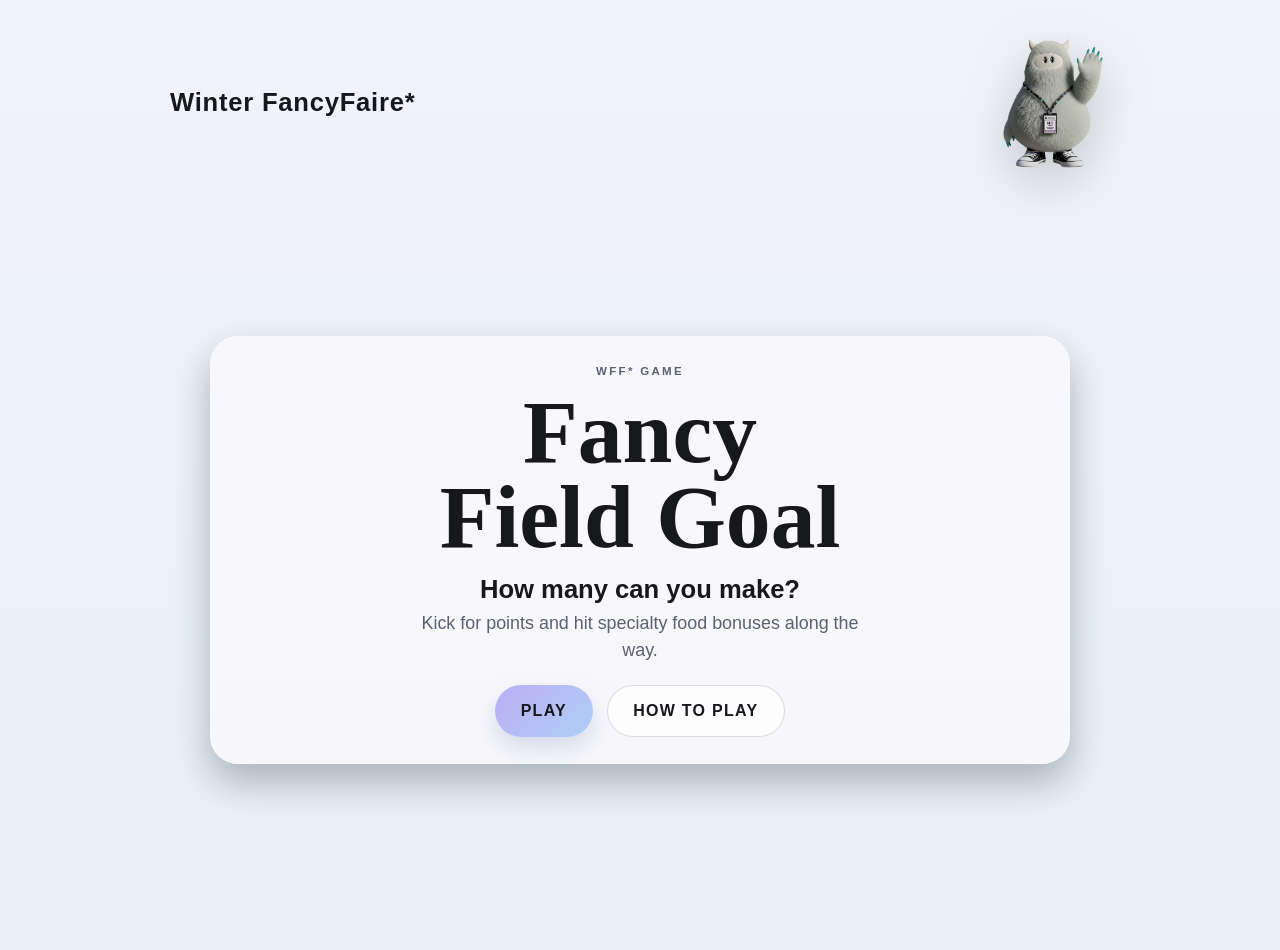
==== index.html @ 334e63bb "Make field goal kicks playable and enable Pages Co-authored-by: Copilot App <223556219+Copilot@users" ====
<!DOCTYPE html>
<html lang="en">
  <head>
    <meta charset="UTF-8" />
    <meta name="viewport" content="width=device-width, initial-scale=1.0" />
    <meta
      name="description"
      content="Fancy Field Goal is a lightweight Winter FancyFaire* field-goal game prototype."
    />
    <title>Fancy Field Goal | Winter FancyFaire*</title>
    <link rel="stylesheet" href="./css/styles.css" />
  </head>
  <body>
    <div class="page-shell">
      <header class="site-header" aria-label="Winter FancyFaire* brand header">
        <div class="brand-block">
          <p class="brand-kicker">Winter FancyFaire*</p>
        </div>
        <div class="brand-visual" aria-hidden="true">
          <img
            src="./assets/reti.png"
            alt="Reti supporting Winter FancyFaire* brand visual"
            onerror="this.style.display='none'"
          />
        </div>
      </header>

      <main class="app-shell">
        <section id="start-screen" class="panel intro-panel" aria-labelledby="intro-title">
          <p class="eyebrow">WFF* GAME</p>
          <h1 id="intro-title">Fancy<br />Field Goal</h1>
          <p class="subhead">How many can you make?</p>
          <p class="description">Kick for points and hit specialty food bonuses along the way.</p>
          <div class="cta-group">
            <button id="play-btn" class="primary-btn" type="button">PLAY</button>
            <button id="how-to-play-btn" class="secondary-btn" type="button">HOW TO PLAY</button>
          </div>
        </section>

        <section id="game-screen" class="panel game-panel" aria-live="polite" hidden>
          <div class="score-row">
            <div class="score-card">
              <span class="label">SCORE</span>
              <strong id="score-value">0</strong>
            </div>
            <div class="score-card">
              <span class="label">KICKS LEFT</span>
              <strong id="kicks-left-value">3</strong>
            </div>
            <div class="score-card">
              <span class="label">WIND</span>
              <strong id="wind-value">0</strong>
            </div>
          </div>

          <div id="field-container" class="field-container" role="group" aria-label="Football field play area. Swipe upward from the football to kick.">
            <div class="field-sky"></div>
            <div class="mountain mountain-back" aria-hidden="true"></div>
            <div class="mountain mountain-front" aria-hidden="true"></div>
            <div class="field-line field-line-top" aria-hidden="true"></div>
            <div class="goal-posts" aria-hidden="true">
              <span class="left-post"></span>
              <span class="right-post"></span>
              <span class="crossbar"></span>
              <span class="goal-arch"></span>
            </div>
            <div id="wind-indicator" class="wind-indicator" aria-hidden="true">
              <span class="wind-arrow"></span>
            </div>
            <div id="bonus-item" class="bonus-item hidden" aria-live="polite">🥨</div>
            <div id="football" class="football" role="button" tabindex="0" aria-label="Football. Swipe upward to kick or press Space, Enter, or the up arrow.">
              <span class="laces"></span>
            </div>
            <div id="kick-instructions" class="kick-instructions">SWIPE UP TO KICK</div>
            <div id="result-banner" class="result-banner hidden" aria-live="assertive"></div>
          </div>

          <div class="play-actions">
            <button id="next-kick-btn" class="primary-btn" type="button" hidden>NEXT KICK</button>
          </div>
        </section>

        <section id="game-over-screen" class="panel end-panel" aria-labelledby="end-title" hidden>
          <p class="eyebrow">GAME OVER</p>
          <h2 id="end-title">YOUR SCORE</h2>
          <p class="final-score" id="final-score">0</p>
          <p id="personal-best-tag" class="personal-best hidden">NEW PERSONAL BEST!</p>
          <div class="summary-grid">
            <div class="summary-card">
              <span class="label">TOTAL KICKS</span>
              <strong id="total-kicks-value">0</strong>
            </div>
            <div class="summary-card">
              <span class="label">LONGEST</span>
              <strong id="longest-value">0 YARDS</strong>
            </div>
            <div class="summary-card">
              <span class="label">FOOD BONUSES</span>
              <strong id="food-bonuses-value">0</strong>
            </div>
          </div>
          <div class="cta-group end-cta">
            <button id="play-again-btn" class="primary-btn" type="button">PLAY AGAIN</button>
            <a
              id="watch-party-btn"
              class="secondary-btn watch-party-link"
              href="https://events.specialtyfood.com/event/winter-fancyfaire-2027/planning/UGxhbm5pbmdfNDY2MTkxMw=="
              target="_blank"
              rel="noopener noreferrer"
            >
              WATCH PARTY INFO
            </a>
          </div>
        </section>
      </main>
    </div>

    <div id="how-to-play-modal" class="modal hidden" role="dialog" aria-modal="true" aria-labelledby="how-to-play-title">
      <div class="modal-panel">
        <h2 id="how-to-play-title">HOW TO PLAY</h2>
        <p class="modal-copy">
          Swipe up to kick. Send the football through the uprights to score 3 points. Watch the wind and aim carefully.
          Hit specialty food bonuses for extra Fancy Points. That's it. Have fun.
        </p>
        <button id="close-how-to-play" class="primary-btn" type="button">LET'S PLAY</button>
      </div>
    </div>

    <script src="./js/game.js"></script>
  </body>
</html>
---- css/styles.css ----
:root {
  --lavender: #d9d4f2;
  --lavender-strong: #bcaef3;
  --sky: #aecff6;
  --sky-strong: #90c8ef;
  --black-sesame: #17181c;
  --stone: #f3efe9;
  --ice-grey: #dfe4ea;
  --snow: #ffffff;
  --slate: #5b6170;
  --field-green: #dfeadf;
  --field-line: rgba(23, 24, 28, 0.22);
  --bonus-pink: #f6d7e5;
  --shadow: rgba(18, 21, 25, 0.15);
  --goal-shadow: rgba(69, 75, 92, 0.25);
}

* {
  box-sizing: border-box;
}

html {
  scroll-behavior: smooth;
}

body {
  margin: 0;
  min-height: 100vh;
  background: linear-gradient(180deg, #f1f3f8 0%, #e5f0f7 100%);
  color: var(--black-sesame);
  font-family: 'Segoe UI', Arial, sans-serif;
}

button,
a {
  font: inherit;
}

img {
  max-width: 100%;
  display: block;
}

.page-shell {
  width: min(100%, 980px);
  margin: 0 auto;
  padding: 18px 16px 40px;
}

.site-header {
  display: flex;
  justify-content: space-between;
  align-items: center;
  gap: 16px;
  padding: 10px 4px 12px;
}

.brand-block {
  display: flex;
  align-items: center;
}

.brand-kicker {
  margin: 0;
  font-size: clamp(1.15rem, 2vw, 1.8rem);
  letter-spacing: 0.03em;
  text-transform: none;
  color: var(--black-sesame);
  font-weight: 700;
}

.brand-visual {
  width: clamp(110px, 22vw, 180px);
  min-width: 90px;
  display: flex;
  justify-content: flex-end;
}

.brand-visual img {
  max-height: 150px;
  object-fit: contain;
  filter: drop-shadow(0 15px 25px rgba(0, 0, 0, 0.18));
}

.app-shell {
  position: relative;
  min-height: 720px;
  display: flex;
  align-items: center;
  justify-content: center;
}

.panel {
  width: min(100%, 860px);
  background: rgba(248, 247, 251, 0.96);
  border: 1px solid rgba(255, 255, 255, 0.18);
  border-radius: 28px;
  box-shadow: 0 18px 36px rgba(14, 19, 29, 0.28);
  overflow: hidden;
}

.intro-panel,
.end-panel {
  padding: 28px 20px 26px;
  text-align: center;
}

.eyebrow {
  margin: 0 0 12px;
  color: var(--slate);
  font-size: 0.72rem;
  font-weight: 700;
  letter-spacing: 0.2em;
  text-transform: uppercase;
}

h1,
h2 {
  margin: 0;
  color: var(--black-sesame);
  font-family: Georgia, 'Times New Roman', serif;
  line-height: 0.95;
}

h1 {
  font-size: clamp(2.9rem, 7vw, 6rem);
}

.subhead {
  margin: 16px 0 6px;
  font-size: clamp(1.15rem, 2vw, 1.7rem);
  font-weight: 600;
  color: var(--black-sesame);
}

.description {
  max-width: 440px;
  margin: 0 auto 18px;
  font-size: clamp(1rem, 1.4vw, 1.2rem);
  color: var(--slate);
  line-height: 1.5;
}

.cta-group {
  display: flex;
  flex-wrap: wrap;
  align-items: center;
  justify-content: center;
  gap: 14px;
  margin-top: 22px;
}

.primary-btn,
.secondary-btn,
.watch-party-link {
  appearance: none;
  border: none;
  border-radius: 999px;
  padding: 0.95rem 1.6rem;
  font-weight: 700;
  text-decoration: none;
  letter-spacing: 0.08em;
  cursor: pointer;
  transition: transform 160ms ease, box-shadow 160ms ease, opacity 160ms ease;
  display: inline-flex;
  align-items: center;
  justify-content: center;
  min-height: 52px;
  touch-action: manipulation;
}

.primary-btn {
  background: linear-gradient(135deg, var(--lavender-strong), var(--sky));
  color: var(--black-sesame);
  box-shadow: 0 12px 22px rgba(125, 144, 193, 0.25);
}

.secondary-btn,
.watch-party-link {
  background: rgba(255, 255, 255, 0.68);
  color: var(--black-sesame);
  border: 1px solid rgba(23, 24, 28, 0.14);
}

.primary-btn:hover,
.secondary-btn:hover,
.watch-party-link:hover,
.primary-btn:focus-visible,
.secondary-btn:focus-visible,
.watch-party-link:focus-visible {
  transform: translateY(-1px);
}

button:focus-visible,
a:focus-visible {
  outline: 3px solid rgba(120, 168, 255, 0.9);
  outline-offset: 2px;
}

.game-panel {
  padding: 18px 16px 16px;
  background: rgba(248, 247, 251, 0.96);
}

.score-row {
  display: grid;
  grid-template-columns: repeat(3, minmax(0, 1fr));
  gap: 12px;
  margin-bottom: 16px;
}

.score-card,
.summary-card {
  background: linear-gradient(180deg, rgba(255,255,255,0.9), rgba(220, 228, 239, 0.74));
  border: 1px solid rgba(23, 24, 28, 0.08);
  border-radius: 18px;
  padding: 10px 12px;
  text-align: center;
}

.label {
  display: block;
  color: var(--slate);
  font-size: 0.72rem;
  font-weight: 700;
  letter-spacing: 0.12em;
  text-transform: uppercase;
}

.score-card strong,
.summary-card strong {
  display: block;
  margin-top: 6px;
  color: var(--black-sesame);
  font-size: clamp(1.3rem, 3vw, 2.2rem);
}

.field-container {
  position: relative;
  width: 100%;
  max-width: 600px;
  margin: 0 auto;
  aspect-ratio: 1.2 / 1;
  min-height: 420px;
  border-radius: 26px;
  overflow: hidden;
  background: linear-gradient(180deg, #edf5fe 0%, #d0edfa 24%, #dfe9d0 25%, #d4e8bc 60%, #d8d7d9 100%);
  border: 1px solid rgba(23,24,28,0.08);
  touch-action: pan-y;
  user-select: none;
}

.field-sky {
  position: absolute;
  inset: 0;
  background: linear-gradient(180deg, rgba(255,255,255,0.19), rgba(255,255,255,0));
}

.goal-posts {
  position: absolute;
  right: 11%;
  top: 18%;
  width: 18%;
  height: 34%;
  pointer-events: none;
}

.goal-posts .left-post,
.goal-posts .right-post,
.goal-posts .crossbar,
.goal-posts .goal-arch {
  position: absolute;
  display: block;
}

.goal-posts .left-post,
.goal-posts .right-post {
  width: 6px;
  height: 100%;
  border-radius: 999px;
  background: rgba(255, 255, 255, 0.8);
  box-shadow: 0 0 0 2px rgba(17, 19, 25, 0.08);
  top: 0;
}

.goal-posts .left-post { left: 0; }
.goal-posts .right-post { right: 0; }

.goal-posts .crossbar {
  left: 0;
  right: 0;
  top: 18%;
  height: 5px;
  background: rgba(255,255,255,0.9);
}

.goal-posts .goal-arch {
  left: 10%;
  right: 10%;
  top: 12%;
  height: 75%;
  border: 4px solid rgba(255,255,255,0.72);
  border-bottom: none;
  border-radius: 50% 50% 0 0 / 100% 100% 0 0;
  box-shadow: 0 0 18px rgba(255,255,255,0.25);
}

.mountain {
  position: absolute;
  bottom: 22%;
  background: rgba(163, 177, 197, 0.3);
  clip-path: polygon(0% 100%, 18% 66%, 31% 78%, 52% 40%, 75% 88%, 100% 100%);
}

.mountain-back {
  left: -6%;
  width: 52%;
  height: 26%;
  opacity: 0.66;
}

.mountain-front {
  right: -8%;
  width: 58%;
  height: 35%;
  opacity: 0.9;
}

.field-line {
  position: absolute;
  left: 0;
  right: 0;
  border-top: 2px solid var(--field-line);
}

.field-line-top {
  bottom: 22%;
}

.wind-indicator {
  position: absolute;
  left: 18px;
  top: 18px;
  width: 80px;
  height: 18px;
  border-radius: 999px;
  background: rgba(255,255,255,0.28);
  border: 1px solid rgba(23,24,28,0.08);
  display: flex;
  align-items: center;
  justify-content: flex-start;
  padding: 0 10px;
  z-index: 5;
}

.wind-indicator::before {
  content: 'WIND';
  position: absolute;
  left: 12px;
  top: -18px;
  font-size: 0.6rem;
  letter-spacing: 0.08em;
  text-transform: uppercase;
  color: var(--slate);
}

.wind-arrow {
  display: inline-block;
  width: 14px;
  height: 14px;
  border-left: 3px solid var(--black-sesame);
  border-top: 3px solid var(--black-sesame);
  transform: rotate(45deg);
  transition: transform 200ms ease;
}

.football {
  position: absolute;
  left: 18%;
  bottom: auto;
  width: 70px;
  height: 70px;
  background: radial-gradient(circle at 32% 30%, #fdfdfd, #d6d4d8 58%, #b9b4ba 100%);
  border-radius: 50%;
  border: 1px solid rgba(17, 19, 25, 0.12);
  box-shadow: inset -10px -8px 18px rgba(0,0,0,0.08), 0 10px 20px rgba(15, 21, 25, 0.12);
  transform: translate(-50%, -50%) rotate(28deg) scaleX(1.3);
  touch-action: none;
  z-index: 15;
}

.football:focus-visible {
  outline: 4px solid rgba(120, 168, 255, 0.95);
  outline-offset: 5px;
}

.football::before,
.football::after {
  content: '';
  position: absolute;
  inset: 0;
  border-radius: 50%;
}

.football::before {
  background: linear-gradient(90deg, rgba(0,0,0,0) 0 28%, rgba(0,0,0,0.22) 28% 30%, rgba(0,0,0,0) 30% 70%, rgba(0,0,0,0.22) 70% 72%, rgba(0,0,0,0) 72%);
}

.football::after {
  inset: 18px 12px 12px 12px;
  border-radius: 50%;
  border: 2px solid rgba(0,0,0,0.18);
  opacity: 0.8;
}

.laces {
  position: absolute;
  left: 50%;
  top: 50%;
  width: 38px;
  height: 18px;
  border-top: 2px solid rgba(0,0,0,0.32);
  border-bottom: 2px solid rgba(0,0,0,0.32);
  transform: translate(-50%, -50%);
  border-radius: 999px;
}

.kick-instructions {
  position: absolute;
  left: 50%;
  bottom: 18px;
  transform: translateX(-50%);
  color: rgba(23,24,28,0.75);
  letter-spacing: 0.14em;
  font-size: 0.7rem;
  font-weight: 700;
  text-transform: uppercase;
  z-index: 10;
}

.result-banner {
  position: absolute;
  left: 50%;
  top: 26px;
  transform: translateX(-50%);
  min-width: 190px;
  padding: 12px 16px;
  border-radius: 18px;
  background: rgba(255,255,255,0.8);
  text-align: center;
  color: var(--black-sesame);
  font-weight: 800;
  line-height: 1.45;
  white-space: pre-line;
  box-shadow: 0 10px 18px rgba(22,26,35,0.12);
  z-index: 20;
}

.hidden {
  display: none !important;
}

.bonus-item {
  position: absolute;
  width: 42px;
  height: 42px;
  border-radius: 50%;
  display: flex;
  align-items: center;
  justify-content: center;
  background: linear-gradient(135deg, var(--bonus-pink), rgba(255,255,255,0.8));
  border: 1px solid rgba(23,24,28,0.08);
  box-shadow: 0 10px 16px rgba(94, 79, 89, 0.14);
  font-size: 1.5rem;
  z-index: 12;
}

.play-actions {
  display: flex;
  justify-content: center;
  margin-top: 12px;
}

.final-score {
  margin: 12px 0 16px;
  font-size: clamp(2.6rem, 8vw, 5rem);
  font-weight: 800;
  color: var(--black-sesame);
}

.personal-best {
  margin: 0 0 18px;
  font-weight: 700;
  letter-spacing: 0.08em;
  color: var(--slate);
}

.summary-grid {
  display: grid;
  grid-template-columns: repeat(3, minmax(0, 1fr));
  gap: 12px;
  margin: 18px 0 14px;
}

.end-cta {
  margin-top: 14px;
}

.modal {
  position: fixed;
  inset: 0;
  background: rgba(15, 18, 24, 0.56);
  display: grid;
  place-items: center;
  padding: 18px;
  z-index: 40;
}

.modal-panel {
  width: min(100%, 500px);
  background: rgba(249, 248, 252, 0.98);
  border: 1px solid rgba(23,24,28,0.08);
  border-radius: 26px;
  padding: 26px 20px 20px;
  box-shadow: 0 22px 48px rgba(16, 18, 24, 0.28);
  text-align: center;
}

.modal-panel h2 {
  font-size: clamp(2rem, 4vw, 3rem);
  margin-bottom: 14px;
}

.modal-copy {
  margin: 0 auto 18px;
  font-size: 1.05rem;
  line-height: 1.7;
  color: var(--slate);
  max-width: 380px;
}

@media (max-width: 560px) {
  .site-header {
    padding: 0 2px 10px;
  }

  .app-shell {
    min-height: 620px;
  }

  .score-row,
  .summary-grid {
    grid-template-columns: 1fr;
  }

  .field-container {
    min-height: 360px;
    aspect-ratio: 4 / 5;
  }

  .primary-btn,
  .secondary-btn,
  .watch-party-link {
    width: 100%;
  }

  .cta-group {
    flex-direction: column;
  }
}

@media (prefers-reduced-motion: reduce) {
  *, *::before, *::after {
    animation-duration: 0.01ms !important;
    animation-iteration-count: 1 !important;
    transition-duration: 0.01ms !important;
    scroll-behavior: auto !important;
  }
}
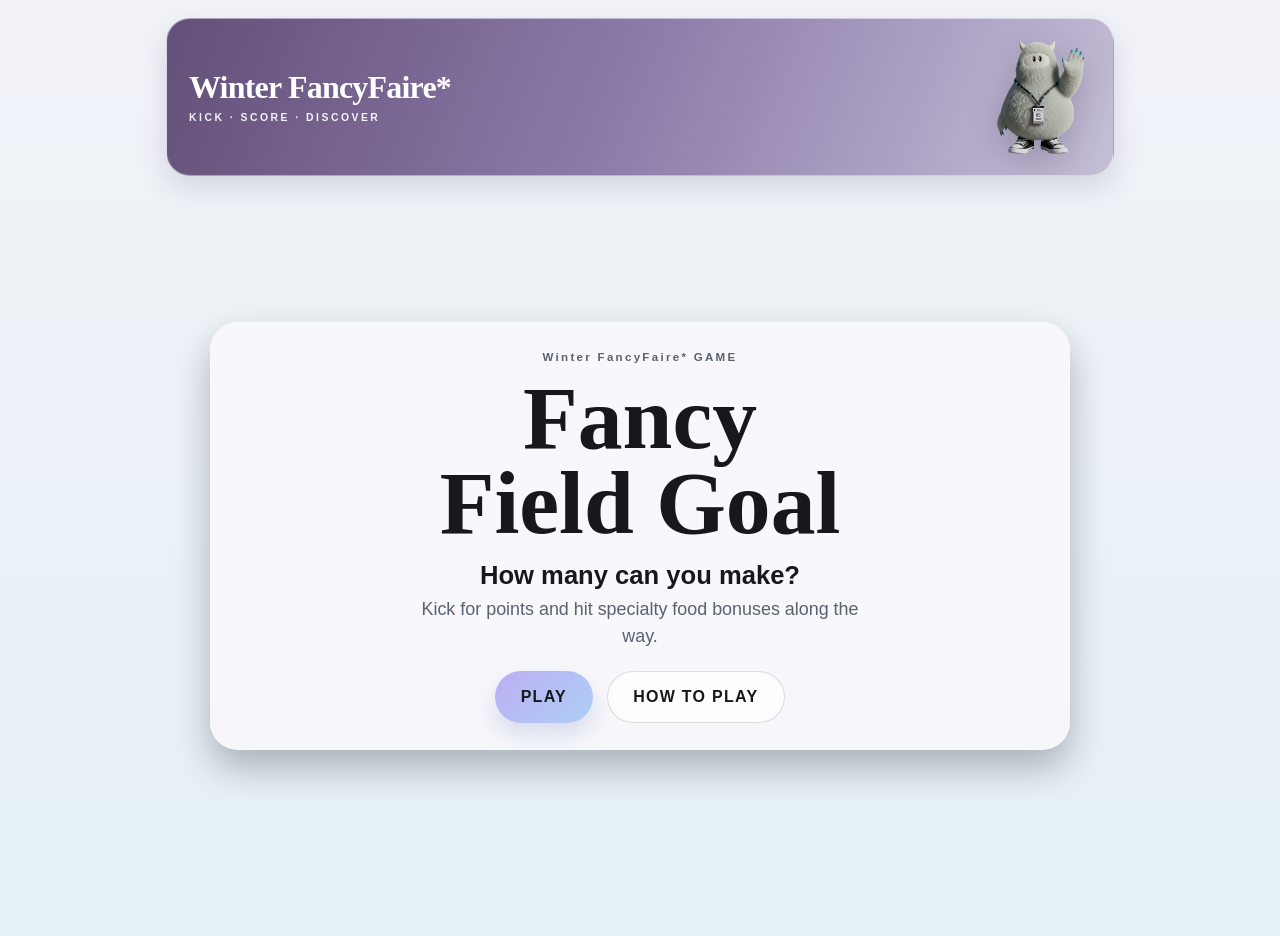
==== commit 288178bb: "Bring winter football concept into game UI Co-authored-by: Copilot App <223556219+Copilot@users.nore" ====
--- a/index.html
+++ b/index.html
@@ -15,8 +15,9 @@
       <header class="site-header" aria-label="Winter FancyFaire* brand header">
         <div class="brand-block">
           <p class="brand-kicker">Winter FancyFaire*</p>
+          <p class="brand-caption">KICK · SCORE · DISCOVER</p>
         </div>
-        <div class="brand-visual" aria-hidden="true">
+        <div class="brand-visual">
           <img
             src="./assets/reti.png"
             alt="Reti supporting Winter FancyFaire* brand visual"
@@ -27,7 +28,7 @@
 
       <main class="app-shell">
         <section id="start-screen" class="panel intro-panel" aria-labelledby="intro-title">
-          <p class="eyebrow">WFF* GAME</p>
+          <p class="eyebrow">Winter FancyFaire* GAME</p>
           <h1 id="intro-title">Fancy<br />Field Goal</h1>
           <p class="subhead">How many can you make?</p>
           <p class="description">Kick for points and hit specialty food bonuses along the way.</p>
@@ -54,15 +55,24 @@
           </div>
 
           <div id="field-container" class="field-container" role="group" aria-label="Football field play area. Swipe upward from the football to kick.">
-            <div class="field-sky"></div>
+            <div class="field-sky" aria-hidden="true"></div>
             <div class="mountain mountain-back" aria-hidden="true"></div>
             <div class="mountain mountain-front" aria-hidden="true"></div>
-            <div class="field-line field-line-top" aria-hidden="true"></div>
+            <div class="stadium-bowl" aria-hidden="true">
+              <span class="stadium-crowd"></span>
+              <span class="stadium-snow"></span>
+            </div>
+            <div class="football-field" aria-hidden="true">
+              <span class="yard-lines"></span>
+              <span class="yard-hash yard-hash-left"></span>
+              <span class="yard-hash yard-hash-right"></span>
+              <span class="field-arrow"></span>
+            </div>
             <div class="goal-posts" aria-hidden="true">
-              <span class="left-post"></span>
-              <span class="right-post"></span>
-              <span class="crossbar"></span>
-              <span class="goal-arch"></span>
+              <span class="goal-upright goal-upright-left"></span>
+              <span class="goal-upright goal-upright-right"></span>
+              <span class="goal-crossbar"></span>
+              <span class="goal-support"></span>
             </div>
             <div id="wind-indicator" class="wind-indicator" aria-hidden="true">
               <span class="wind-arrow"></span>
--- a/css/styles.css
+++ b/css/styles.css
@@ -48,25 +48,44 @@
 }
 
 .site-header {
+  position: relative;
   display: flex;
   justify-content: space-between;
   align-items: center;
   gap: 16px;
-  padding: 10px 4px 12px;
+  min-height: 136px;
+  padding: 12px 22px;
+  overflow: hidden;
+  border: 1px solid rgba(255, 255, 255, 0.45);
+  border-radius: 24px;
+  background: linear-gradient(112deg, #635078 0%, #8b79a8 47%, #c5bfd7 100%);
+  box-shadow: 0 12px 28px rgba(64, 57, 81, 0.15);
 }
 
 .brand-block {
   display: flex;
-  align-items: center;
+  flex-direction: column;
+  align-items: flex-start;
+  gap: 9px;
 }
 
 .brand-kicker {
   margin: 0;
-  font-size: clamp(1.15rem, 2vw, 1.8rem);
-  letter-spacing: 0.03em;
+  font-family: Georgia, 'Times New Roman', serif;
+  font-size: clamp(1.35rem, 2.7vw, 2rem);
+  line-height: 1;
+  letter-spacing: -0.025em;
   text-transform: none;
-  color: var(--black-sesame);
+  color: var(--snow);
+  font-weight: 600;
+}
+
+.brand-caption {
+  margin: 0;
+  color: rgba(255, 255, 255, 0.92);
+  font-size: 0.65rem;
   font-weight: 700;
+  letter-spacing: 0.24em;
 }
 
 .brand-visual {
@@ -77,9 +96,30 @@
 }
 
 .brand-visual img {
-  max-height: 150px;
+  max-height: 132px;
   object-fit: contain;
-  filter: drop-shadow(0 15px 25px rgba(0, 0, 0, 0.18));
+  filter: drop-shadow(0 10px 16px rgba(39, 31, 52, 0.22));
+}
+
+.is-playing .site-header {
+  min-height: 78px;
+  padding: 4px 18px;
+}
+
+.is-playing .brand-kicker {
+  font-size: clamp(1.05rem, 2vw, 1.45rem);
+}
+
+.is-playing .brand-caption {
+  display: none;
+}
+
+.is-playing .brand-visual {
+  width: 96px;
+}
+
+.is-playing .brand-visual img {
+  max-height: 76px;
 }
 
 .app-shell {
@@ -111,7 +151,7 @@
   font-size: 0.72rem;
   font-weight: 700;
   letter-spacing: 0.2em;
-  text-transform: uppercase;
+  text-transform: none;
 }
 
 h1,
@@ -244,72 +284,207 @@
   min-height: 420px;
   border-radius: 26px;
   overflow: hidden;
-  background: linear-gradient(180deg, #edf5fe 0%, #d0edfa 24%, #dfe9d0 25%, #d4e8bc 60%, #d8d7d9 100%);
+  background: linear-gradient(180deg, #eaf4ff 0%, #c5e3fa 42%, #647fab 43%, #344b73 58%, #5b8d92 58%, #a7c9c4 100%);
   border: 1px solid rgba(23,24,28,0.08);
   touch-action: pan-y;
   user-select: none;
 }
 
+.field-container::after {
+  position: absolute;
+  z-index: 9;
+  left: 78%;
+  top: 34%;
+  width: 180px;
+  height: 180px;
+  border-radius: 50%;
+  background: repeating-conic-gradient(
+    from 0deg,
+    rgba(255, 255, 255, 0.9) 0deg 2deg,
+    transparent 2deg 18deg
+  );
+  content: '';
+  opacity: 0;
+  pointer-events: none;
+  transform: translate(-50%, -50%) scale(0.3);
+  mask: radial-gradient(circle, transparent 0 34%, #000 38% 67%, transparent 72%);
+}
+
+.field-container.is-scoring::after {
+  animation: score-rays 620ms ease-out both;
+}
+
+@keyframes score-rays {
+  15% { opacity: 0.75; }
+  100% { opacity: 0; transform: translate(-50%, -50%) scale(1); }
+}
+
 .field-sky {
   position: absolute;
   inset: 0;
-  background: linear-gradient(180deg, rgba(255,255,255,0.19), rgba(255,255,255,0));
+  background:
+    radial-gradient(ellipse at 76% 15%, rgba(255, 255, 255, 0.65) 0 3%, transparent 3.5%),
+    radial-gradient(ellipse at 20% 24%, rgba(255, 255, 255, 0.5) 0 2%, transparent 2.5%),
+    linear-gradient(180deg, rgba(255,255,255,0.2), transparent 45%);
+  pointer-events: none;
 }
 
 .goal-posts {
   position: absolute;
-  right: 11%;
-  top: 18%;
+  left: 69%;
+  top: 15%;
   width: 18%;
-  height: 34%;
+  height: 30%;
   pointer-events: none;
-}
-
-.goal-posts .left-post,
-.goal-posts .right-post,
-.goal-posts .crossbar,
-.goal-posts .goal-arch {
+  z-index: 8;
+}
+
+.goal-upright,
+.goal-crossbar,
+.goal-support {
   position: absolute;
   display: block;
 }
 
-.goal-posts .left-post,
-.goal-posts .right-post {
-  width: 6px;
-  height: 100%;
+.goal-upright {
+  top: 0;
+  width: 5px;
+  height: 69%;
   border-radius: 999px;
-  background: rgba(255, 255, 255, 0.8);
-  box-shadow: 0 0 0 2px rgba(17, 19, 25, 0.08);
-  top: 0;
-}
-
-.goal-posts .left-post { left: 0; }
-.goal-posts .right-post { right: 0; }
-
-.goal-posts .crossbar {
+  background: linear-gradient(90deg, #e58b31, #ffd279 48%, #ca682a);
+  box-shadow: 1px 2px 3px rgba(28, 32, 52, 0.35);
+}
+
+.goal-upright-left { left: 0; }
+.goal-upright-right { right: 0; }
+
+.goal-crossbar {
   left: 0;
   right: 0;
+  top: 65%;
+  height: 6px;
+  border-radius: 999px;
+  background: linear-gradient(180deg, #ffda83, #d5792e);
+  box-shadow: 1px 3px 4px rgba(28, 32, 52, 0.4);
+}
+
+.goal-support {
+  left: calc(50% - 3px);
+  top: 68%;
+  height: 31%;
+  width: 6px;
+  background: linear-gradient(90deg, #64738e, #ced5df, #64738e);
+  box-shadow: 2px 4px 5px rgba(23, 24, 28, 0.25);
+}
+
+.stadium-bowl {
+  position: absolute;
+  z-index: 3;
+  left: -4%;
+  right: -4%;
+  top: 37%;
+  height: 27%;
+  overflow: hidden;
+  background:
+    linear-gradient(180deg, transparent 0 12%, #273755 13% 17%, #8190a7 18% 20%, #405578 21% 73%, #293a5d 74% 100%);
+  clip-path: polygon(0 0, 100% 0, 96% 88%, 83% 100%, 17% 100%, 4% 88%);
+  box-shadow: 0 12px 20px rgba(27, 40, 69, 0.35);
+}
+
+.stadium-crowd {
+  position: absolute;
+  inset: 18% 2% 19%;
+  background-image:
+    radial-gradient(circle, rgba(255, 255, 255, 0.92) 0 1px, transparent 1.7px),
+    radial-gradient(circle, rgba(218, 225, 242, 0.88) 0 1px, transparent 1.8px),
+    radial-gradient(circle, rgba(32, 40, 67, 0.8) 0 1.3px, transparent 2px);
+  background-size: 11px 9px, 15px 12px, 18px 13px;
+  background-position: 0 0, 5px 3px, 2px 6px;
+  opacity: 0.82;
+}
+
+.stadium-snow {
+  position: absolute;
+  z-index: 2;
+  top: 13%;
+  left: 0;
+  right: 0;
+  height: 8px;
+  background: linear-gradient(180deg, #fff 0 45%, #d9e7f3 100%);
+  border-radius: 50%;
+  box-shadow: 0 3px 8px rgba(225, 239, 250, 0.7);
+}
+
+.football-field {
+  position: absolute;
+  z-index: 4;
+  left: 0;
+  right: 0;
+  bottom: 0;
+  height: 43%;
+  overflow: hidden;
+  background:
+    linear-gradient(180deg, rgba(235, 247, 250, 0.96) 0 5%, rgba(78, 144, 145, 0.98) 13%, #4a868a 100%);
+  border-top: 3px solid rgba(255, 255, 255, 0.9);
+  box-shadow: inset 0 12px 18px rgba(230, 244, 248, 0.3);
+}
+
+.yard-lines {
+  position: absolute;
+  inset: 15% 0 0;
+  background: repeating-linear-gradient(
+    180deg,
+    transparent 0,
+    transparent calc(20% - 1px),
+    rgba(245, 252, 255, 0.58) calc(20% - 1px),
+    rgba(245, 252, 255, 0.58) 20%
+  );
+}
+
+.yard-hash {
+  position: absolute;
   top: 18%;
-  height: 5px;
-  background: rgba(255,255,255,0.9);
-}
-
-.goal-posts .goal-arch {
-  left: 10%;
-  right: 10%;
-  top: 12%;
-  height: 75%;
-  border: 4px solid rgba(255,255,255,0.72);
-  border-bottom: none;
-  border-radius: 50% 50% 0 0 / 100% 100% 0 0;
-  box-shadow: 0 0 18px rgba(255,255,255,0.25);
+  bottom: 0;
+  width: 2px;
+  opacity: 0.32;
+  background: repeating-linear-gradient(
+    180deg,
+    transparent 0 17px,
+    rgba(255, 255, 255, 0.92) 17px 20px,
+    transparent 20px 34px
+  );
+}
+
+.yard-hash-left { left: 24%; }
+.yard-hash-right { right: 24%; }
+
+.field-arrow {
+  position: absolute;
+  left: 50%;
+  top: 38%;
+  width: 0;
+  height: 0;
+  border-right: 10px solid transparent;
+  border-bottom: 18px solid rgba(248, 252, 255, 0.8);
+  border-left: 10px solid transparent;
+  transform: translateX(-50%);
+  filter: drop-shadow(0 1px 1px rgba(31, 69, 80, 0.3));
 }
 
 .mountain {
   position: absolute;
-  bottom: 22%;
-  background: rgba(163, 177, 197, 0.3);
+  z-index: 2;
+  bottom: 52%;
+  background: rgba(219, 231, 244, 0.78);
   clip-path: polygon(0% 100%, 18% 66%, 31% 78%, 52% 40%, 75% 88%, 100% 100%);
+}
+
+.mountain::after {
+  position: absolute;
+  inset: 0;
+  background: rgba(255, 255, 255, 0.92);
+  clip-path: polygon(43% 57%, 52% 40%, 61% 59%, 56% 54%, 52% 61%, 49% 53%);
+  content: '';
 }
 
 .mountain-back {
@@ -324,17 +499,6 @@
   width: 58%;
   height: 35%;
   opacity: 0.9;
-}
-
-.field-line {
-  position: absolute;
-  left: 0;
-  right: 0;
-  border-top: 2px solid var(--field-line);
-}
-
-.field-line-top {
-  bottom: 22%;
 }
 
 .wind-indicator {
@@ -376,17 +540,25 @@
 
 .football {
   position: absolute;
-  left: 18%;
+  left: 20%;
   bottom: auto;
-  width: 70px;
-  height: 70px;
-  background: radial-gradient(circle at 32% 30%, #fdfdfd, #d6d4d8 58%, #b9b4ba 100%);
-  border-radius: 50%;
-  border: 1px solid rgba(17, 19, 25, 0.12);
-  box-shadow: inset -10px -8px 18px rgba(0,0,0,0.08), 0 10px 20px rgba(15, 21, 25, 0.12);
-  transform: translate(-50%, -50%) rotate(28deg) scaleX(1.3);
+  width: 66px;
+  height: 46px;
+  border: 2px solid rgba(76, 33, 23, 0.75);
+  border-radius: 48% 48% 44% 44% / 58% 58% 42% 42%;
+  background: radial-gradient(ellipse at 32% 22%, #c77c50 0, #9e4e34 43%, #6e3027 100%);
+  box-shadow: inset -7px -6px 12px rgba(48, 19, 20, 0.38), inset 4px 3px 7px rgba(255, 224, 182, 0.28), 0 10px 18px rgba(15, 21, 25, 0.3);
+  transform: translate(-50%, -50%) rotate(28deg) scaleX(1.25);
+  transition: transform 180ms ease;
   touch-action: none;
-  z-index: 15;
+  z-index: 10;
+  cursor: grab;
+}
+
+.football.is-kicking {
+  cursor: grabbing;
+  transform: translate(-50%, -50%) rotate(390deg) scaleX(1.2) scale(var(--depth-scale, 1));
+  box-shadow: inset -7px -6px 12px rgba(48, 19, 20, 0.38), inset 4px 3px 7px rgba(255, 224, 182, 0.28), 0 4px 8px rgba(15, 21, 25, 0.24);
 }
 
 .football:focus-visible {
@@ -394,22 +566,12 @@
   outline-offset: 5px;
 }
 
-.football::before,
-.football::after {
+.football::before {
   content: '';
   position: absolute;
-  inset: 0;
-  border-radius: 50%;
-}
-
-.football::before {
-  background: linear-gradient(90deg, rgba(0,0,0,0) 0 28%, rgba(0,0,0,0.22) 28% 30%, rgba(0,0,0,0) 30% 70%, rgba(0,0,0,0.22) 70% 72%, rgba(0,0,0,0) 72%);
-}
-
-.football::after {
-  inset: 18px 12px 12px 12px;
-  border-radius: 50%;
-  border: 2px solid rgba(0,0,0,0.18);
+  inset: 4px 7px;
+  border: 2px solid rgba(255, 236, 206, 0.78);
+  border-radius: inherit;
   opacity: 0.8;
 }
 
@@ -417,12 +579,13 @@
   position: absolute;
   left: 50%;
   top: 50%;
-  width: 38px;
-  height: 18px;
-  border-top: 2px solid rgba(0,0,0,0.32);
-  border-bottom: 2px solid rgba(0,0,0,0.32);
-  transform: translate(-50%, -50%);
-  border-radius: 999px;
+  width: 26px;
+  height: 4px;
+  border-radius: 3px;
+  background: #fff8ed;
+  box-shadow: 0 -5px 0 -1px #fff8ed, 0 5px 0 -1px #fff8ed;
+  transform: translate(-50%, -50%) rotate(90deg);
+  z-index: 1;
 }
 
 .kick-instructions {
@@ -541,7 +704,29 @@
 
 @media (max-width: 560px) {
   .site-header {
-    padding: 0 2px 10px;
+    min-height: 112px;
+    padding: 10px 16px;
+  }
+
+  .brand-caption {
+    font-size: 0.56rem;
+    letter-spacing: 0.17em;
+  }
+
+  .brand-visual {
+    width: 108px;
+  }
+
+  .brand-visual img {
+    max-height: 106px;
+  }
+
+  .is-playing .site-header {
+    min-height: 68px;
+  }
+
+  .is-playing .brand-visual img {
+    max-height: 64px;
   }
 
   .app-shell {
@@ -551,6 +736,20 @@
   .score-row,
   .summary-grid {
     grid-template-columns: 1fr;
+  }
+
+  .score-row {
+    grid-template-columns: repeat(3, minmax(0, 1fr));
+    gap: 8px;
+  }
+
+  .score-card {
+    padding: 9px 4px;
+  }
+
+  .score-card .label {
+    font-size: 0.58rem;
+    letter-spacing: 0.08em;
   }
 
   .field-container {
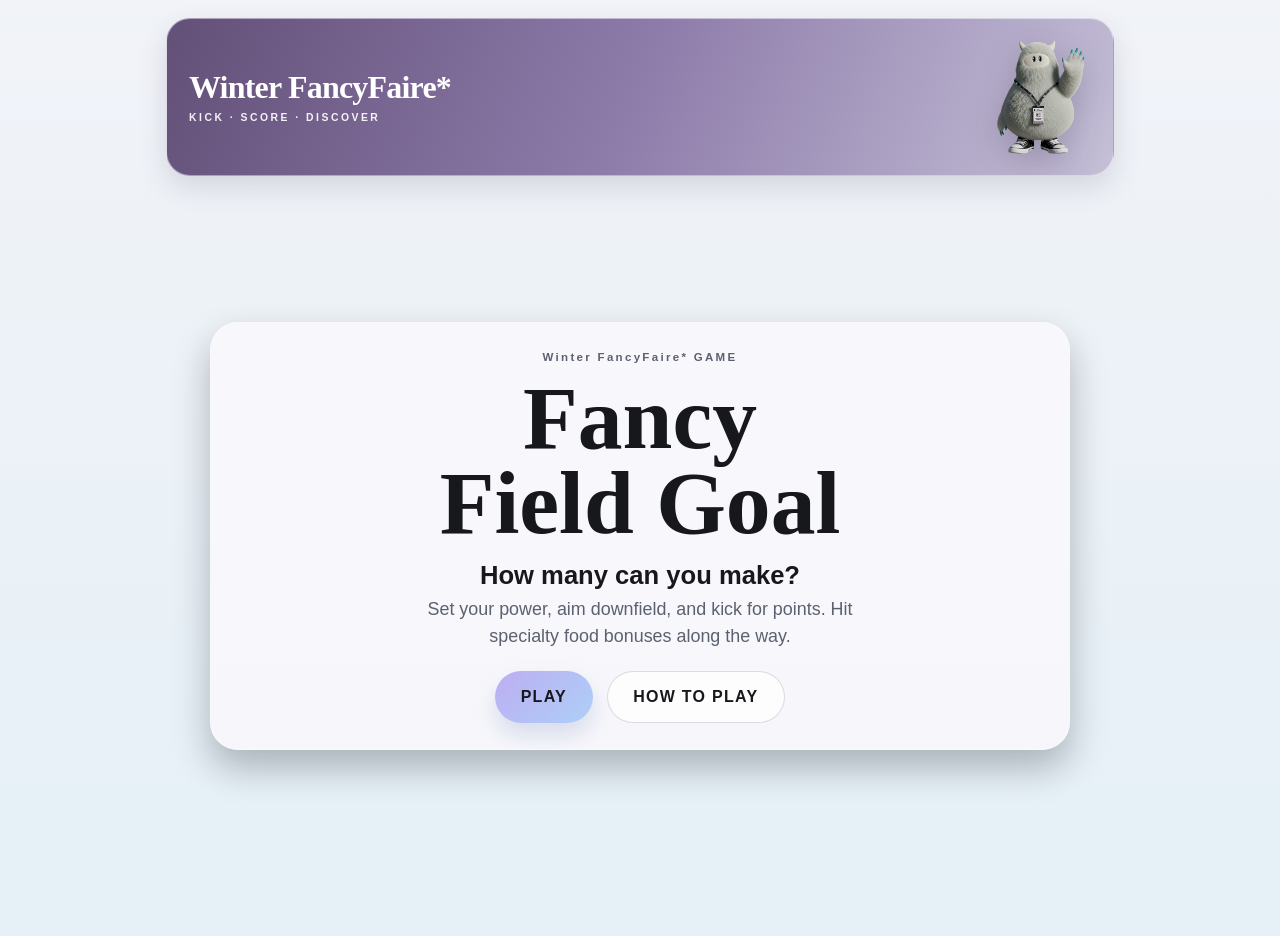
==== commit 85438547: "Add power and horizontal aim controls Co-authored-by: Copilot App <223556219+Copilot@users.noreply.g" ====
--- a/index.html
+++ b/index.html
@@ -31,7 +31,7 @@
           <p class="eyebrow">Winter FancyFaire* GAME</p>
           <h1 id="intro-title">Fancy<br />Field Goal</h1>
           <p class="subhead">How many can you make?</p>
-          <p class="description">Kick for points and hit specialty food bonuses along the way.</p>
+          <p class="description">Set your power, aim downfield, and kick for points. Hit specialty food bonuses along the way.</p>
           <div class="cta-group">
             <button id="play-btn" class="primary-btn" type="button">PLAY</button>
             <button id="how-to-play-btn" class="secondary-btn" type="button">HOW TO PLAY</button>
@@ -54,7 +54,7 @@
             </div>
           </div>
 
-          <div id="field-container" class="field-container" role="group" aria-label="Football field play area. Swipe upward from the football to kick.">
+          <div id="field-container" class="field-container" role="group" aria-label="Straight-ahead football field goal play area.">
             <div class="field-sky" aria-hidden="true"></div>
             <div class="mountain mountain-back" aria-hidden="true"></div>
             <div class="mountain mountain-front" aria-hidden="true"></div>
@@ -78,14 +78,27 @@
               <span class="wind-arrow"></span>
             </div>
             <div id="bonus-item" class="bonus-item hidden" aria-live="polite">🥨</div>
-            <div id="football" class="football" role="button" tabindex="0" aria-label="Football. Swipe upward to kick or press Space, Enter, or the up arrow.">
-              <span class="laces"></span>
+            <div id="football" class="football" role="button" tabindex="0" aria-label="Football. Swipe upward to kick, or press Space or Enter to kick using the selected controls.">
+              <span class="laces" aria-hidden="true"></span>
             </div>
-            <div id="kick-instructions" class="kick-instructions">SWIPE UP TO KICK</div>
+            <div id="kick-instructions" class="kick-instructions">SET YOUR KICK BELOW</div>
             <div id="result-banner" class="result-banner hidden" aria-live="assertive"></div>
           </div>
 
           <div class="play-actions">
+            <div id="kick-controls" class="kick-controls" aria-label="Kick controls">
+              <label class="kick-control" for="power-control">
+                <span class="control-heading">POWER <output id="power-value" for="power-control">68%</output></span>
+                <input id="power-control" type="range" min="0" max="100" value="68" step="1" aria-label="Kick power, 68 percent" />
+                <span class="control-scale"><span>SOFT</span><span>FULL</span></span>
+              </label>
+              <label class="kick-control" for="aim-control">
+                <span class="control-heading">AIM <output id="aim-value" for="aim-control">CENTER</output></span>
+                <input id="aim-control" type="range" min="-12" max="12" value="0" step="1" aria-label="Horizontal aim, centered" />
+                <span class="control-scale"><span>LEFT</span><span>CENTER</span><span>RIGHT</span></span>
+              </label>
+              <button id="kick-btn" class="primary-btn kick-btn" type="button">KICK</button>
+            </div>
             <button id="next-kick-btn" class="primary-btn" type="button" hidden>NEXT KICK</button>
           </div>
         </section>
@@ -129,8 +142,7 @@
       <div class="modal-panel">
         <h2 id="how-to-play-title">HOW TO PLAY</h2>
         <p class="modal-copy">
-          Swipe up to kick. Send the football through the uprights to score 3 points. Watch the wind and aim carefully.
-          Hit specialty food bonuses for extra Fancy Points. That's it. Have fun.
+          Set your power and horizontal aim, then tap KICK. Or swipe up on the football to kick. Send it through the uprights to score 3 points, watch the wind, and hit specialty food bonuses for extra Fancy Points. That's it. Have fun.
         </p>
         <button id="close-how-to-play" class="primary-btn" type="button">LET'S PLAY</button>
       </div>
--- a/css/styles.css
+++ b/css/styles.css
@@ -331,10 +331,11 @@
 
 .goal-posts {
   position: absolute;
-  left: 69%;
+  left: 50%;
   top: 15%;
   width: 18%;
   height: 30%;
+  transform: translateX(-50%);
   pointer-events: none;
   z-index: 8;
 }
@@ -540,15 +541,17 @@
 
 .football {
   position: absolute;
-  left: 20%;
+  left: 50%;
   bottom: auto;
-  width: 66px;
-  height: 46px;
-  border: 2px solid rgba(76, 33, 23, 0.75);
-  border-radius: 48% 48% 44% 44% / 58% 58% 42% 42%;
-  background: radial-gradient(ellipse at 32% 22%, #c77c50 0, #9e4e34 43%, #6e3027 100%);
-  box-shadow: inset -7px -6px 12px rgba(48, 19, 20, 0.38), inset 4px 3px 7px rgba(255, 224, 182, 0.28), 0 10px 18px rgba(15, 21, 25, 0.3);
-  transform: translate(-50%, -50%) rotate(28deg) scaleX(1.25);
+  width: 70px;
+  height: 48px;
+  border: 2px solid #632d22;
+  border-radius: 52% 52% 47% 47% / 58% 58% 42% 42%;
+  background:
+    radial-gradient(ellipse at 28% 17%, rgba(255, 219, 174, 0.46), transparent 36%),
+    linear-gradient(158deg, #b86c46 0%, #91452f 50%, #673127 100%);
+  box-shadow: inset 0 2px 3px rgba(255, 240, 219, 0.34), inset -7px -7px 10px rgba(48, 19, 20, 0.38), 0 9px 16px rgba(15, 21, 25, 0.3);
+  transform: translate(-50%, -50%) rotate(90deg);
   transition: transform 180ms ease;
   touch-action: none;
   z-index: 10;
@@ -557,7 +560,6 @@
 
 .football.is-kicking {
   cursor: grabbing;
-  transform: translate(-50%, -50%) rotate(390deg) scaleX(1.2) scale(var(--depth-scale, 1));
   box-shadow: inset -7px -6px 12px rgba(48, 19, 20, 0.38), inset 4px 3px 7px rgba(255, 224, 182, 0.28), 0 4px 8px rgba(15, 21, 25, 0.24);
 }
 
@@ -569,22 +571,31 @@
 .football::before {
   content: '';
   position: absolute;
-  inset: 4px 7px;
-  border: 2px solid rgba(255, 236, 206, 0.78);
-  border-radius: inherit;
-  opacity: 0.8;
+  top: 6px;
+  bottom: 6px;
+  left: 50%;
+  width: 28px;
+  border-right: 2px solid rgba(255, 233, 198, 0.74);
+  border-left: 2px solid rgba(255, 233, 198, 0.74);
+  border-radius: 50%;
+  transform: translateX(-50%);
+  opacity: 0.9;
 }
 
 .laces {
   position: absolute;
   left: 50%;
   top: 50%;
-  width: 26px;
-  height: 4px;
+  width: 24px;
+  height: 3px;
   border-radius: 3px;
   background: #fff8ed;
-  box-shadow: 0 -5px 0 -1px #fff8ed, 0 5px 0 -1px #fff8ed;
-  transform: translate(-50%, -50%) rotate(90deg);
+  box-shadow:
+    0 -6px 0 -0.5px #fff8ed,
+    0 6px 0 -0.5px #fff8ed,
+    0 -12px 0 -0.5px #fff8ed,
+    0 12px 0 -0.5px #fff8ed;
+  transform: translate(-50%, -50%);
   z-index: 1;
 }
 
@@ -623,6 +634,10 @@
   display: none !important;
 }
 
+[hidden] {
+  display: none !important;
+}
+
 .bonus-item {
   position: absolute;
   width: 42px;
@@ -639,9 +654,106 @@
 }
 
 .play-actions {
+  display: block;
+  margin-top: 12px;
+}
+
+.kick-controls {
+  display: grid;
+  grid-template-columns: minmax(0, 1fr) minmax(0, 1fr);
+  gap: 12px 18px;
+  max-width: 600px;
+  margin: 0 auto;
+  padding: 16px 18px;
+  border: 1px solid rgba(60, 68, 91, 0.12);
+  border-radius: 20px;
+  background: linear-gradient(150deg, rgba(255, 255, 255, 0.94), rgba(233, 233, 245, 0.92));
+  box-shadow: 0 7px 18px rgba(37, 49, 74, 0.1);
+}
+
+.kick-control {
+  display: grid;
+  gap: 8px;
+  min-width: 0;
+}
+
+.control-heading,
+.control-scale {
   display: flex;
-  justify-content: center;
-  margin-top: 12px;
+  align-items: center;
+  justify-content: space-between;
+  gap: 4px;
+}
+
+.control-heading {
+  color: #393250;
+  font-size: 0.73rem;
+  font-weight: 800;
+  letter-spacing: 0.12em;
+}
+
+.control-heading output {
+  color: #67558a;
+  font-variant-numeric: tabular-nums;
+  letter-spacing: 0.04em;
+}
+
+.kick-control input[type='range'] {
+  width: 100%;
+  height: 8px;
+  margin: 2px 0;
+  border-radius: 999px;
+  appearance: none;
+  background: linear-gradient(
+    90deg,
+    #745991 0 var(--range-progress, 50%),
+    #d9dce7 var(--range-progress, 50%) 100%
+  );
+  accent-color: #755991;
+  cursor: pointer;
+}
+
+.kick-control input[type='range']::-webkit-slider-thumb {
+  width: 20px;
+  height: 20px;
+  appearance: none;
+  border: 3px solid #fff;
+  border-radius: 50%;
+  background: #685183;
+  box-shadow: 0 2px 6px rgba(37, 34, 54, 0.28);
+}
+
+.kick-control input[type='range']::-moz-range-thumb {
+  width: 14px;
+  height: 14px;
+  border: 3px solid #fff;
+  border-radius: 50%;
+  background: #685183;
+  box-shadow: 0 2px 6px rgba(37, 34, 54, 0.28);
+}
+
+.kick-control input[type='range']:focus-visible {
+  outline: 3px solid rgba(120, 168, 255, 0.9);
+  outline-offset: 5px;
+}
+
+.control-scale {
+  color: var(--slate);
+  font-size: 0.58rem;
+  font-weight: 700;
+  letter-spacing: 0.08em;
+}
+
+.kick-btn {
+  grid-column: 1 / -1;
+  width: 100%;
+  min-height: 48px;
+}
+
+.kick-control input:disabled,
+.kick-btn:disabled {
+  cursor: not-allowed;
+  opacity: 0.58;
 }
 
 .final-score {
@@ -757,6 +869,11 @@
     aspect-ratio: 4 / 5;
   }
 
+  .kick-controls {
+    gap: 12px;
+    padding: 14px;
+  }
+
   .primary-btn,
   .secondary-btn,
   .watch-party-link {
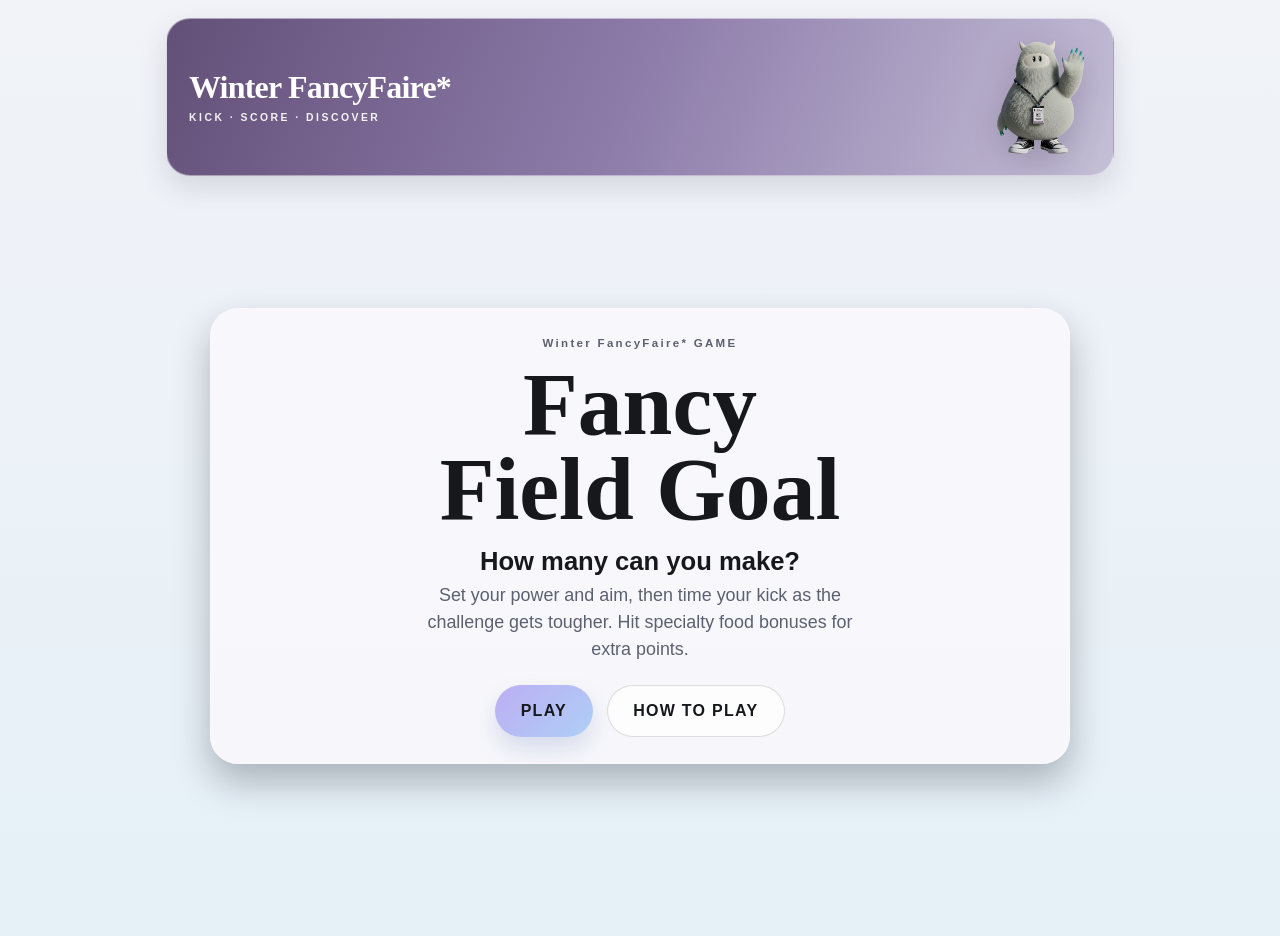
==== commit eb08c6d1: "Add timed field goal challenge Co-authored-by: Copilot App <223556219+Copilot@users.noreply.github.c" ====
--- a/index.html
+++ b/index.html
@@ -31,7 +31,7 @@
           <p class="eyebrow">Winter FancyFaire* GAME</p>
           <h1 id="intro-title">Fancy<br />Field Goal</h1>
           <p class="subhead">How many can you make?</p>
-          <p class="description">Set your power, aim downfield, and kick for points. Hit specialty food bonuses along the way.</p>
+          <p class="description">Set your power and aim, then time your kick as the challenge gets tougher. Hit specialty food bonuses for extra points.</p>
           <div class="cta-group">
             <button id="play-btn" class="primary-btn" type="button">PLAY</button>
             <button id="how-to-play-btn" class="secondary-btn" type="button">HOW TO PLAY</button>
@@ -78,7 +78,7 @@
               <span class="wind-arrow"></span>
             </div>
             <div id="bonus-item" class="bonus-item hidden" aria-live="polite">🥨</div>
-            <div id="football" class="football" role="button" tabindex="0" aria-label="Football. Swipe upward to kick, or press Space or Enter to kick using the selected controls.">
+            <div id="football" class="football" role="button" tabindex="0" aria-label="Football. Swipe upward once to set power and aim and start the meter, then swipe again to kick when the needle reaches the target.">
               <span class="laces" aria-hidden="true"></span>
             </div>
             <div id="kick-instructions" class="kick-instructions">SET YOUR KICK BELOW</div>
@@ -88,8 +88,8 @@
           <div class="play-actions">
             <div id="kick-controls" class="kick-controls" aria-label="Kick controls">
               <label class="kick-control" for="power-control">
-                <span class="control-heading">POWER <output id="power-value" for="power-control">68%</output></span>
-                <input id="power-control" type="range" min="0" max="100" value="68" step="1" aria-label="Kick power, 68 percent" />
+                <span class="control-heading">TARGET POWER <output id="power-value" for="power-control">68%</output></span>
+                <input id="power-control" type="range" min="0" max="100" value="68" step="1" aria-label="Target kick power, 68 percent" />
                 <span class="control-scale"><span>SOFT</span><span>FULL</span></span>
               </label>
               <label class="kick-control" for="aim-control">
@@ -97,7 +97,18 @@
                 <input id="aim-control" type="range" min="-12" max="12" value="0" step="1" aria-label="Horizontal aim, centered" />
                 <span class="control-scale"><span>LEFT</span><span>CENTER</span><span>RIGHT</span></span>
               </label>
-              <button id="kick-btn" class="primary-btn kick-btn" type="button">KICK</button>
+              <div class="power-meter-block">
+                <div class="power-meter-heading">
+                  <span id="power-meter-heading">KICK 1 · TIMING</span>
+                  <output id="power-meter-value" aria-hidden="true">0%</output>
+                </div>
+                <div id="power-meter" class="power-meter" role="meter" tabindex="0" aria-label="Power timing meter" aria-valuemin="0" aria-valuemax="100" aria-valuenow="0" aria-valuetext="Power timing meter. Watch the moving marker.">
+                  <span id="power-meter-target" class="power-meter-target" aria-hidden="true"></span>
+                  <span id="power-meter-needle" class="power-meter-needle" aria-hidden="true"></span>
+                </div>
+                <p id="power-meter-hint" class="power-meter-hint">Set power and aim, then press START METER.</p>
+              </div>
+              <button id="kick-btn" class="primary-btn kick-btn" type="button" aria-describedby="power-meter-hint">START METER</button>
             </div>
             <button id="next-kick-btn" class="primary-btn" type="button" hidden>NEXT KICK</button>
           </div>
@@ -142,7 +153,7 @@
       <div class="modal-panel">
         <h2 id="how-to-play-title">HOW TO PLAY</h2>
         <p class="modal-copy">
-          Set your power and horizontal aim, then tap KICK. Or swipe up on the football to kick. Send it through the uprights to score 3 points, watch the wind, and hit specialty food bonuses for extra Fancy Points. That's it. Have fun.
+          Set your target power and horizontal aim, then press START METER. Tap KICK when the moving marker enters the highlighted zone. The zone narrows and the wind gets stronger with each kick. You can also swipe up on the football to set your power and aim, then swipe again to kick when the marker reaches the zone. Perfectly timed field goals earn bonus points.
         </p>
         <button id="close-how-to-play" class="primary-btn" type="button">LET'S PLAY</button>
       </div>
--- a/css/styles.css
+++ b/css/styles.css
@@ -737,6 +737,89 @@
   outline-offset: 5px;
 }
 
+.power-meter-block {
+  grid-column: 1 / -1;
+  display: grid;
+  gap: 8px;
+  min-width: 0;
+}
+
+.power-meter-heading {
+  display: flex;
+  align-items: center;
+  justify-content: space-between;
+  gap: 8px;
+  color: #393250;
+  font-size: 0.7rem;
+  font-weight: 800;
+  letter-spacing: 0.1em;
+}
+
+.power-meter-heading output {
+  color: #67558a;
+  font-variant-numeric: tabular-nums;
+  letter-spacing: 0.04em;
+}
+
+.power-meter {
+  position: relative;
+  height: 16px;
+  overflow: visible;
+  border: 1px solid rgba(60, 68, 91, 0.22);
+  border-radius: 999px;
+  background: linear-gradient(90deg, #d9dce7, #f0edf5 50%, #d9dce7);
+  box-shadow: inset 0 2px 4px rgba(37, 34, 54, 0.12);
+  cursor: crosshair;
+}
+
+.power-meter:focus-visible {
+  outline: 3px solid rgba(120, 168, 255, 0.9);
+  outline-offset: 4px;
+}
+
+.power-meter-target {
+  position: absolute;
+  top: 1px;
+  bottom: 1px;
+  border: 1px solid rgba(48, 111, 94, 0.55);
+  border-radius: 999px;
+  background: linear-gradient(180deg, #a8ddbf, #69b792);
+  box-shadow: 0 0 10px rgba(87, 176, 137, 0.56);
+  pointer-events: none;
+}
+
+.power-meter-needle {
+  position: absolute;
+  z-index: 1;
+  top: -5px;
+  bottom: -5px;
+  width: 4px;
+  border: 1px solid #fff;
+  border-radius: 999px;
+  background: #393250;
+  box-shadow: 0 1px 5px rgba(24, 25, 38, 0.42);
+  transform: translateX(-50%);
+  pointer-events: none;
+}
+
+.power-meter.is-hit .power-meter-needle {
+  background: #247b5b;
+}
+
+.power-meter.is-miss .power-meter-needle {
+  background: #aa4d42;
+}
+
+.power-meter-hint {
+  margin: 0;
+  color: var(--slate);
+  font-size: 0.66rem;
+  font-weight: 700;
+  letter-spacing: 0.04em;
+  line-height: 1.4;
+  text-align: center;
+}
+
 .control-scale {
   color: var(--slate);
   font-size: 0.58rem;
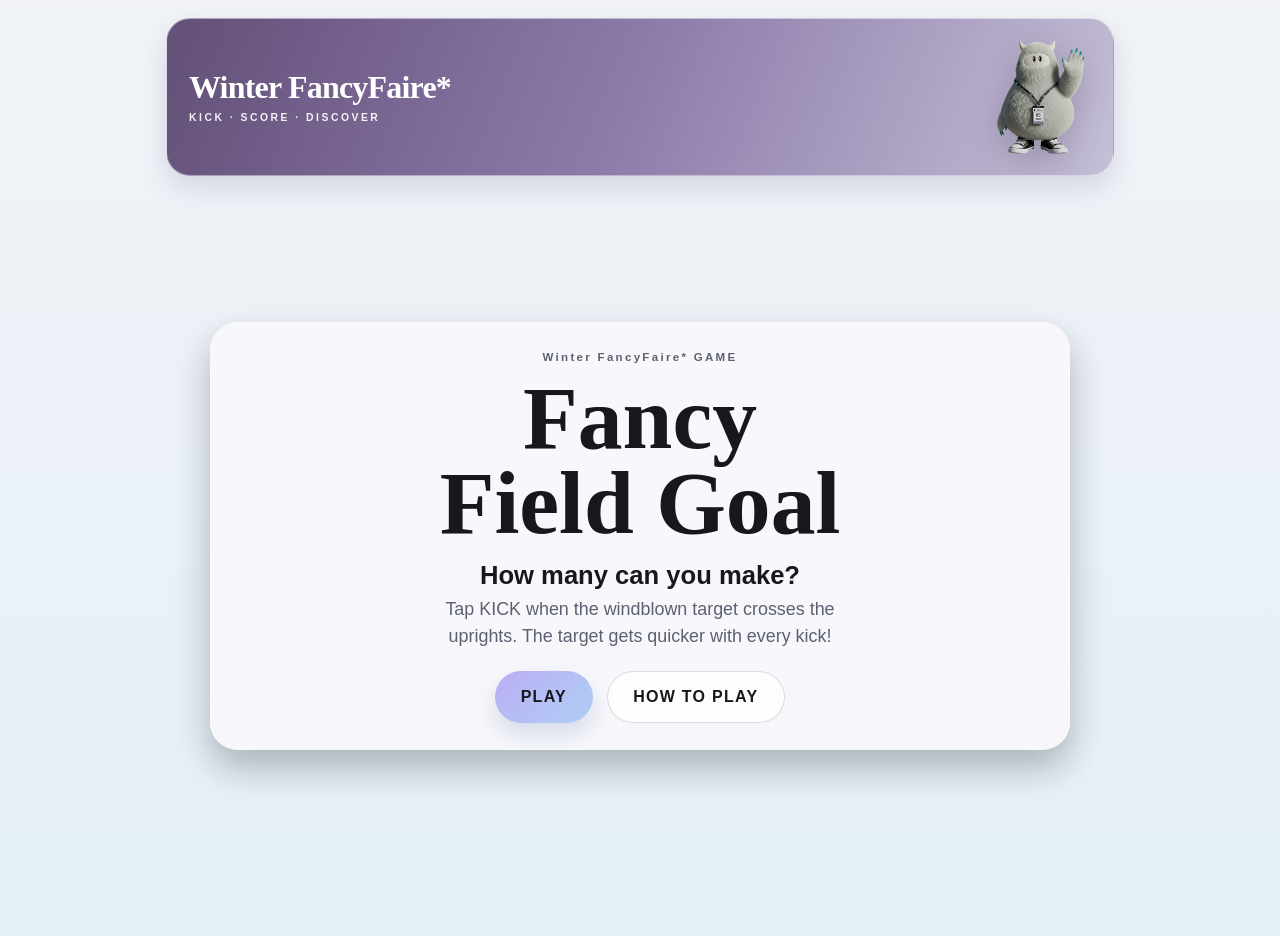
==== commit a2c5f03b: "Simplify field goal kick controls Co-authored-by: Copilot App <223556219+Copilot@users.noreply.githu" ====
--- a/index.html
+++ b/index.html
@@ -31,7 +31,9 @@
           <p class="eyebrow">Winter FancyFaire* GAME</p>
           <h1 id="intro-title">Fancy<br />Field Goal</h1>
           <p class="subhead">How many can you make?</p>
-          <p class="description">Set your power and aim, then time your kick as the challenge gets tougher. Hit specialty food bonuses for extra points.</p>
+          <p class="description">
+            Tap KICK when the windblown target crosses the uprights. The target gets quicker with every kick!
+          </p>
           <div class="cta-group">
             <button id="play-btn" class="primary-btn" type="button">PLAY</button>
             <button id="how-to-play-btn" class="secondary-btn" type="button">HOW TO PLAY</button>
@@ -66,7 +68,6 @@
               <span class="yard-lines"></span>
               <span class="yard-hash yard-hash-left"></span>
               <span class="yard-hash yard-hash-right"></span>
-              <span class="field-arrow"></span>
             </div>
             <div class="goal-posts" aria-hidden="true">
               <span class="goal-upright goal-upright-left"></span>
@@ -74,42 +75,28 @@
               <span class="goal-crossbar"></span>
               <span class="goal-support"></span>
             </div>
+            <div id="aim-target" class="aim-target" aria-hidden="true">
+              <span class="aim-target-center"></span>
+            </div>
             <div id="wind-indicator" class="wind-indicator" aria-hidden="true">
               <span class="wind-arrow"></span>
             </div>
             <div id="bonus-item" class="bonus-item hidden" aria-live="polite">🥨</div>
-            <div id="football" class="football" role="button" tabindex="0" aria-label="Football. Swipe upward once to set power and aim and start the meter, then swipe again to kick when the needle reaches the target.">
-              <span class="laces" aria-hidden="true"></span>
+            <img
+              id="football"
+              class="football"
+              src="./assets/football.png"
+              alt=""
+              draggable="false"
+            />
+            <div id="kick-instructions" class="kick-instructions">
+              TAP KICK WHEN THE TARGET CROSSES THE UPRIGHTS
             </div>
-            <div id="kick-instructions" class="kick-instructions">SET YOUR KICK BELOW</div>
             <div id="result-banner" class="result-banner hidden" aria-live="assertive"></div>
           </div>
 
           <div class="play-actions">
-            <div id="kick-controls" class="kick-controls" aria-label="Kick controls">
-              <label class="kick-control" for="power-control">
-                <span class="control-heading">TARGET POWER <output id="power-value" for="power-control">68%</output></span>
-                <input id="power-control" type="range" min="0" max="100" value="68" step="1" aria-label="Target kick power, 68 percent" />
-                <span class="control-scale"><span>SOFT</span><span>FULL</span></span>
-              </label>
-              <label class="kick-control" for="aim-control">
-                <span class="control-heading">AIM <output id="aim-value" for="aim-control">CENTER</output></span>
-                <input id="aim-control" type="range" min="-12" max="12" value="0" step="1" aria-label="Horizontal aim, centered" />
-                <span class="control-scale"><span>LEFT</span><span>CENTER</span><span>RIGHT</span></span>
-              </label>
-              <div class="power-meter-block">
-                <div class="power-meter-heading">
-                  <span id="power-meter-heading">KICK 1 · TIMING</span>
-                  <output id="power-meter-value" aria-hidden="true">0%</output>
-                </div>
-                <div id="power-meter" class="power-meter" role="meter" tabindex="0" aria-label="Power timing meter" aria-valuemin="0" aria-valuemax="100" aria-valuenow="0" aria-valuetext="Power timing meter. Watch the moving marker.">
-                  <span id="power-meter-target" class="power-meter-target" aria-hidden="true"></span>
-                  <span id="power-meter-needle" class="power-meter-needle" aria-hidden="true"></span>
-                </div>
-                <p id="power-meter-hint" class="power-meter-hint">Set power and aim, then press START METER.</p>
-              </div>
-              <button id="kick-btn" class="primary-btn kick-btn" type="button" aria-describedby="power-meter-hint">START METER</button>
-            </div>
+            <button id="kick-btn" class="primary-btn kick-btn" type="button">KICK</button>
             <button id="next-kick-btn" class="primary-btn" type="button" hidden>NEXT KICK</button>
           </div>
         </section>
@@ -153,7 +140,8 @@
       <div class="modal-panel">
         <h2 id="how-to-play-title">HOW TO PLAY</h2>
         <p class="modal-copy">
-          Set your target power and horizontal aim, then press START METER. Tap KICK when the moving marker enters the highlighted zone. The zone narrows and the wind gets stronger with each kick. You can also swipe up on the football to set your power and aim, then swipe again to kick when the marker reaches the zone. Perfectly timed field goals earn bonus points.
+          One control: tap KICK when the moving target is centered between the uprights. The wind pushes the target,
+          and it moves faster as you make more kicks. A bullseye earns bonus points.
         </p>
         <button id="close-how-to-play" class="primary-btn" type="button">LET'S PLAY</button>
       </div>
--- a/css/styles.css
+++ b/css/styles.css
@@ -459,17 +459,61 @@
 .yard-hash-left { left: 24%; }
 .yard-hash-right { right: 24%; }
 
-.field-arrow {
-  position: absolute;
+.aim-target {
+  position: absolute;
+  z-index: 9;
+  top: 25%;
   left: 50%;
-  top: 38%;
-  width: 0;
-  height: 0;
-  border-right: 10px solid transparent;
-  border-bottom: 18px solid rgba(248, 252, 255, 0.8);
-  border-left: 10px solid transparent;
-  transform: translateX(-50%);
-  filter: drop-shadow(0 1px 1px rgba(31, 69, 80, 0.3));
+  width: var(--aim-target-size, 58px);
+  height: var(--aim-target-size, 58px);
+  border: 2px dashed rgba(255, 255, 255, 0.96);
+  border-radius: 50%;
+  background: rgba(34, 54, 78, 0.18);
+  box-shadow: 0 0 12px rgba(20, 34, 50, 0.65), inset 0 0 8px rgba(20, 34, 50, 0.24);
+  transform: translate(-50%, -50%);
+  transition: width 180ms ease, height 180ms ease, border-color 120ms ease, box-shadow 120ms ease;
+  pointer-events: none;
+}
+
+.aim-target::before,
+.aim-target::after {
+  position: absolute;
+  top: 50%;
+  left: 50%;
+  content: '';
+  transform: translate(-50%, -50%);
+}
+
+.aim-target::before {
+  width: 145%;
+  height: 1px;
+  background: rgba(255, 255, 255, 0.8);
+}
+
+.aim-target::after {
+  width: 1px;
+  height: 145%;
+  background: rgba(255, 255, 255, 0.8);
+}
+
+.aim-target-center {
+  position: absolute;
+  z-index: 1;
+  top: 50%;
+  left: 50%;
+  width: 7px;
+  height: 7px;
+  border: 1px solid #fff;
+  border-radius: 50%;
+  background: #f4bd62;
+  box-shadow: 0 0 5px rgba(20, 34, 50, 0.8);
+  transform: translate(-50%, -50%);
+}
+
+.aim-target.is-aligned {
+  border-color: #a8f0c4;
+  background: rgba(70, 174, 120, 0.22);
+  box-shadow: 0 0 18px rgba(101, 244, 165, 0.9), inset 0 0 10px rgba(101, 244, 165, 0.35);
 }
 
 .mountain {
@@ -543,60 +587,16 @@
   position: absolute;
   left: 50%;
   bottom: auto;
-  width: 70px;
-  height: 48px;
-  border: 2px solid #632d22;
-  border-radius: 52% 52% 47% 47% / 58% 58% 42% 42%;
-  background:
-    radial-gradient(ellipse at 28% 17%, rgba(255, 219, 174, 0.46), transparent 36%),
-    linear-gradient(158deg, #b86c46 0%, #91452f 50%, #673127 100%);
-  box-shadow: inset 0 2px 3px rgba(255, 240, 219, 0.34), inset -7px -7px 10px rgba(48, 19, 20, 0.38), 0 9px 16px rgba(15, 21, 25, 0.3);
-  transform: translate(-50%, -50%) rotate(90deg);
+  width: 58px;
+  height: 88px;
+  object-fit: contain;
+  filter: drop-shadow(0 7px 6px rgba(15, 21, 25, 0.3));
+  transform: translate(-50%, -50%);
   transition: transform 180ms ease;
-  touch-action: none;
+  pointer-events: none;
   z-index: 10;
-  cursor: grab;
-}
-
-.football.is-kicking {
-  cursor: grabbing;
-  box-shadow: inset -7px -6px 12px rgba(48, 19, 20, 0.38), inset 4px 3px 7px rgba(255, 224, 182, 0.28), 0 4px 8px rgba(15, 21, 25, 0.24);
-}
-
-.football:focus-visible {
-  outline: 4px solid rgba(120, 168, 255, 0.95);
-  outline-offset: 5px;
-}
-
-.football::before {
-  content: '';
-  position: absolute;
-  top: 6px;
-  bottom: 6px;
-  left: 50%;
-  width: 28px;
-  border-right: 2px solid rgba(255, 233, 198, 0.74);
-  border-left: 2px solid rgba(255, 233, 198, 0.74);
-  border-radius: 50%;
-  transform: translateX(-50%);
-  opacity: 0.9;
-}
-
-.laces {
-  position: absolute;
-  left: 50%;
-  top: 50%;
-  width: 24px;
-  height: 3px;
-  border-radius: 3px;
-  background: #fff8ed;
-  box-shadow:
-    0 -6px 0 -0.5px #fff8ed,
-    0 6px 0 -0.5px #fff8ed,
-    0 -12px 0 -0.5px #fff8ed,
-    0 12px 0 -0.5px #fff8ed;
-  transform: translate(-50%, -50%);
-  z-index: 1;
+  user-select: none;
+  -webkit-user-drag: none;
 }
 
 .kick-instructions {
@@ -655,188 +655,24 @@
 
 .play-actions {
   display: block;
-  margin-top: 12px;
-}
-
-.kick-controls {
-  display: grid;
-  grid-template-columns: minmax(0, 1fr) minmax(0, 1fr);
-  gap: 12px 18px;
   max-width: 600px;
-  margin: 0 auto;
-  padding: 16px 18px;
-  border: 1px solid rgba(60, 68, 91, 0.12);
-  border-radius: 20px;
-  background: linear-gradient(150deg, rgba(255, 255, 255, 0.94), rgba(233, 233, 245, 0.92));
-  box-shadow: 0 7px 18px rgba(37, 49, 74, 0.1);
-}
-
-.kick-control {
-  display: grid;
-  gap: 8px;
-  min-width: 0;
-}
-
-.control-heading,
-.control-scale {
-  display: flex;
-  align-items: center;
-  justify-content: space-between;
-  gap: 4px;
-}
-
-.control-heading {
-  color: #393250;
-  font-size: 0.73rem;
-  font-weight: 800;
-  letter-spacing: 0.12em;
-}
-
-.control-heading output {
-  color: #67558a;
-  font-variant-numeric: tabular-nums;
-  letter-spacing: 0.04em;
-}
-
-.kick-control input[type='range'] {
+  margin: 12px auto 0;
+}
+
+.kick-btn {
   width: 100%;
-  height: 8px;
-  margin: 2px 0;
-  border-radius: 999px;
-  appearance: none;
-  background: linear-gradient(
-    90deg,
-    #745991 0 var(--range-progress, 50%),
-    #d9dce7 var(--range-progress, 50%) 100%
-  );
-  accent-color: #755991;
-  cursor: pointer;
-}
-
-.kick-control input[type='range']::-webkit-slider-thumb {
-  width: 20px;
-  height: 20px;
-  appearance: none;
-  border: 3px solid #fff;
-  border-radius: 50%;
-  background: #685183;
-  box-shadow: 0 2px 6px rgba(37, 34, 54, 0.28);
-}
-
-.kick-control input[type='range']::-moz-range-thumb {
-  width: 14px;
-  height: 14px;
-  border: 3px solid #fff;
-  border-radius: 50%;
-  background: #685183;
-  box-shadow: 0 2px 6px rgba(37, 34, 54, 0.28);
-}
-
-.kick-control input[type='range']:focus-visible {
-  outline: 3px solid rgba(120, 168, 255, 0.9);
-  outline-offset: 5px;
-}
-
-.power-meter-block {
-  grid-column: 1 / -1;
-  display: grid;
-  gap: 8px;
-  min-width: 0;
-}
-
-.power-meter-heading {
-  display: flex;
-  align-items: center;
-  justify-content: space-between;
-  gap: 8px;
-  color: #393250;
-  font-size: 0.7rem;
-  font-weight: 800;
-  letter-spacing: 0.1em;
-}
-
-.power-meter-heading output {
-  color: #67558a;
-  font-variant-numeric: tabular-nums;
-  letter-spacing: 0.04em;
-}
-
-.power-meter {
-  position: relative;
-  height: 16px;
-  overflow: visible;
-  border: 1px solid rgba(60, 68, 91, 0.22);
-  border-radius: 999px;
-  background: linear-gradient(90deg, #d9dce7, #f0edf5 50%, #d9dce7);
-  box-shadow: inset 0 2px 4px rgba(37, 34, 54, 0.12);
-  cursor: crosshair;
-}
-
-.power-meter:focus-visible {
-  outline: 3px solid rgba(120, 168, 255, 0.9);
-  outline-offset: 4px;
-}
-
-.power-meter-target {
-  position: absolute;
-  top: 1px;
-  bottom: 1px;
-  border: 1px solid rgba(48, 111, 94, 0.55);
-  border-radius: 999px;
-  background: linear-gradient(180deg, #a8ddbf, #69b792);
-  box-shadow: 0 0 10px rgba(87, 176, 137, 0.56);
-  pointer-events: none;
-}
-
-.power-meter-needle {
-  position: absolute;
-  z-index: 1;
-  top: -5px;
-  bottom: -5px;
-  width: 4px;
-  border: 1px solid #fff;
-  border-radius: 999px;
-  background: #393250;
-  box-shadow: 0 1px 5px rgba(24, 25, 38, 0.42);
-  transform: translateX(-50%);
-  pointer-events: none;
-}
-
-.power-meter.is-hit .power-meter-needle {
-  background: #247b5b;
-}
-
-.power-meter.is-miss .power-meter-needle {
-  background: #aa4d42;
-}
-
-.power-meter-hint {
-  margin: 0;
-  color: var(--slate);
-  font-size: 0.66rem;
-  font-weight: 700;
-  letter-spacing: 0.04em;
-  line-height: 1.4;
-  text-align: center;
-}
-
-.control-scale {
-  color: var(--slate);
-  font-size: 0.58rem;
-  font-weight: 700;
-  letter-spacing: 0.08em;
-}
-
-.kick-btn {
-  grid-column: 1 / -1;
-  width: 100%;
-  min-height: 48px;
-}
-
-.kick-control input:disabled,
+  min-height: 58px;
+  font-size: 1.08rem;
+  letter-spacing: 0.18em;
+}
+
 .kick-btn:disabled {
   cursor: not-allowed;
   opacity: 0.58;
+}
+
+.play-actions > .primary-btn:not(.kick-btn) {
+  width: 100%;
 }
 
 .final-score {
@@ -952,9 +788,11 @@
     aspect-ratio: 4 / 5;
   }
 
-  .kick-controls {
-    gap: 12px;
-    padding: 14px;
+  .kick-instructions {
+    width: calc(100% - 22px);
+    text-align: center;
+    letter-spacing: 0.08em;
+    line-height: 1.5;
   }
 
   .primary-btn,
